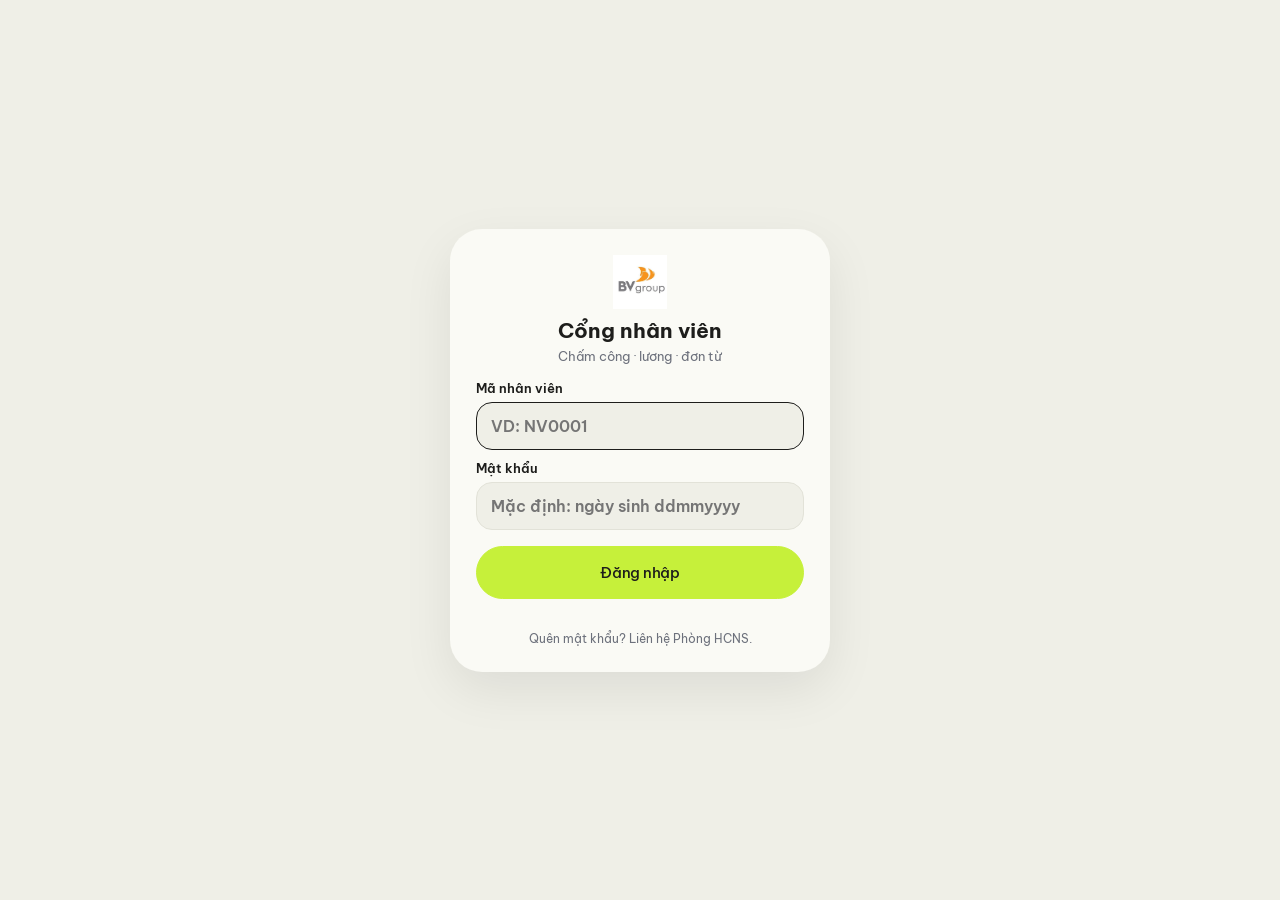
==== nhan-vien.html @ 21daa69b "BV Group HRM – giao diện web (GitHub Pages) Co-Authored-By: Claude Opus 5.5 <noreply@anthropic.com>" ====
<!doctype html>
<html lang="vi">
<head>
<meta charset="utf-8">
<meta name="viewport" content="width=device-width, initial-scale=1, viewport-fit=cover">
<meta name="theme-color" content="#EFEFE7">
<meta name="apple-mobile-web-app-capable" content="yes">
<title>BV Group – Cổng nhân viên</title>
<script>
  try { const t = localStorage.getItem('hrm-theme'); if (t) document.documentElement.dataset.theme = t; } catch (e) { }
  window.PORTAL = true;
</script>
<link rel="preconnect" href="https://fonts.googleapis.com">
<link href="https://fonts.googleapis.com/css2?family=Be+Vietnam+Pro:wght@300;400;500;600;700&display=swap" rel="stylesheet">
<link rel="stylesheet" href="assets/style.css?v=f0885394">
<link rel="preload" as="script" href="assets/data.js?v=ab518825">
<link rel="preload" as="script" href="assets/app.js?v=41400722">
<link rel="preload" as="script" href="assets/portal.js?v=ca44e089">
<style>
  /* Web App nhân viên – nền kem ấm, thẻ bo lớn, điểm nhấn xanh chanh, chữ số mảnh */
  :root{
    --m-bg:#EFEFE7; --m-card:#FAFAF5; --m-ink:#1D1D1B; --m-muted:#83837A; --m-line:#E2E2D8; --m-soft:#E6E6DC; --m-olive:#DCDCC9;
    --m-lime:#C6F03A; --m-blue:#93D2F2; --m-purple:#C3A8F6; --m-lilac:#A98BEF; --m-pink:#F3B6E2; --m-orange:#F39A6A; --m-red:#EE8E8E; --m-grey:#9A9D8E;
  }
  @media (prefers-color-scheme:dark){:root:not([data-theme="light"]){--m-bg:#121310;--m-card:#1B1C18;--m-ink:#EDEDE6;--m-muted:#9C9C92;--m-line:#2C2D27;--m-soft:#26271F;--m-olive:#34352B;--m-grey:#6E7064}}
  :root[data-theme="dark"]{--m-bg:#121310;--m-card:#1B1C18;--m-ink:#EDEDE6;--m-muted:#9C9C92;--m-line:#2C2D27;--m-soft:#26271F;--m-olive:#34352B;--m-grey:#6E7064}
  body.portal{background:var(--m-bg);color:var(--m-ink)}
  .m-wrap{max-width:460px;margin:0 auto;min-height:100vh;position:relative}
  .m-main{padding:calc(14px + env(safe-area-inset-top,0px)) max(18px,env(safe-area-inset-right,0px)) 120px max(18px,env(safe-area-inset-left,0px))}
  .m-head{display:flex;align-items:center;gap:10px;margin:6px 0 18px}
  .m-head h1{font-size:23px;font-weight:500;letter-spacing:.02em;margin:0}
  .grow{flex:1}
  .m-ic{width:50px;height:50px;border-radius:50%;border:1px solid var(--m-line);background:var(--m-card);display:grid;place-items:center;cursor:pointer;color:var(--m-ink);position:relative;flex-shrink:0;font-size:18px}
  .m-ic svg{width:21px;height:21px}.m-ic.sm{width:38px;height:38px}.m-ic.sm svg{width:17px;height:17px}
  .m-ic.ok{background:var(--m-lime);border-color:var(--m-lime);color:#1D1D1B}.m-ic.bad{color:#c0392b}
  .m-dot{position:absolute;top:11px;right:12px;width:8px;height:8px;border-radius:50%;background:var(--m-orange)}
  .m-av{border:0;background:none;padding:0;cursor:pointer;border-radius:50%}.m-av .avatar{border:2px solid var(--m-card)}
  .m-big{font-size:30px;font-weight:300;line-height:1.25;margin:4px 4px 18px;letter-spacing:-.01em}
  .m-card{background:var(--m-card);border-radius:30px;padding:20px;margin-bottom:14px;box-shadow:0 1px 0 rgba(0,0,0,.02)}
  .m-center{text-align:center;display:flex;flex-direction:column;align-items:center;gap:10px}
  .m-row{display:flex;align-items:center;gap:8px}
  .m-label{font-size:12.5px;letter-spacing:.06em;color:var(--m-ink);font-weight:500}
  .m-muted{color:var(--m-muted);font-size:13px;line-height:1.45}
  .m-num{font-size:34px;font-weight:300;letter-spacing:-.02em;font-variant-numeric:tabular-nums}
  .m-hero{font-size:64px;font-weight:300;letter-spacing:-.04em;line-height:1;margin:10px 0 6px;font-variant-numeric:tabular-nums}
  .m-hero small{font-size:18px;margin-left:4px;letter-spacing:0}
  .m-hero.lilac{color:var(--m-lilac)}
  .m-pill{display:inline-flex;align-items:center;padding:5px 12px;border-radius:999px;background:var(--m-soft);font-size:12.5px;white-space:nowrap}
  .m-pill.ok{background:var(--m-lime);color:#1D1D1B}.m-pill.warn{background:#FCE1CF;color:#8A3B12}.m-pill.bad{background:#F8D3D3;color:#8E1E1E}
  .m-btn{display:inline-flex;align-items:center;justify-content:center;gap:8px;border:1px solid var(--m-line);background:var(--m-card);color:var(--m-ink);border-radius:999px;padding:13px 22px;font-weight:500;cursor:pointer;font-size:14.5px}
  .m-btn svg{width:18px;height:18px}.m-btn.lime{background:var(--m-lime);border-color:var(--m-lime);color:#1D1D1B}.m-btn.big{width:100%;padding:16px;margin-top:8px}.m-btn.ghost{background:none}
  .m-link{background:none;border:0;color:var(--m-ink);text-decoration:underline;text-underline-offset:3px;cursor:pointer;font-size:13.5px;padding:8px 0;font-weight:500}
  .m-pills{display:flex;gap:8px;overflow-x:auto;margin:0 0 14px;padding-bottom:2px}
  .m-pills button{border:1px solid var(--m-line);background:var(--m-card);color:var(--m-ink);border-radius:999px;padding:12px 18px;white-space:nowrap;cursor:pointer;font-size:14px}
  .m-pills button.on{background:var(--m-olive);border-color:var(--m-olive)}
  .m-chips{display:flex;flex-wrap:wrap;gap:8px;margin:12px 0}
  .m-chips button{border:1px solid var(--m-line);background:var(--m-bg);color:var(--m-ink);border-radius:999px;padding:9px 14px;cursor:pointer;font-size:13.5px}
  .m-chips button.on{background:var(--m-lime);border-color:var(--m-lime);color:#1D1D1B;font-weight:500}
  .m-fl{display:flex;flex-direction:column;gap:6px;font-size:12.5px;color:var(--m-muted);margin:10px 0;text-align:left;width:100%}
  .m-fl small{font-size:12px}
  .m-in{border:1px solid var(--m-line);background:var(--m-bg);color:var(--m-ink);border-radius:16px;padding:13px 14px;font:inherit;font-size:15px;outline:0;width:100%}
  .m-in:focus{border-color:var(--m-ink)}.m-in.sm{width:auto;padding:9px 14px;border-radius:999px;font-size:14px}
  .m-2{display:grid;grid-template-columns:minmax(0,1fr) minmax(0,1fr);gap:10px}
  .m-2>*{min-width:0}
  .m-in{box-sizing:border-box;min-width:0;max-width:100%;font-size:16px}
  .m-in[type=date],.m-in[type=time],.m-in[type=month]{-webkit-appearance:none;appearance:none;display:block;min-height:50px;text-align:left;padding-left:12px;padding-right:12px}
  .m-in::-webkit-date-and-time-value{text-align:left;margin:0}
  html,body.portal{overflow-x:hidden;-webkit-text-size-adjust:100%}
  .m-bars{display:grid;gap:10px;margin:6px 0 8px}
  .m-bar{background:var(--m-soft);border-radius:999px;height:46px;position:relative}
  .m-bar-fill{height:100%;border-radius:999px;display:flex;align-items:center;justify-content:space-between;padding:0 6px 0 18px;font-size:13.5px;background:repeating-linear-gradient(135deg,var(--m-olive) 0 6px,var(--m-soft) 6px 12px)}
  .m-bar:nth-child(2n) .m-bar-fill{background:var(--m-olive)}
  .m-bar-fill span{white-space:nowrap;overflow:hidden;text-overflow:ellipsis;margin-right:8px}
  .m-chip{font-style:normal;padding:5px 11px;border-radius:999px;font-size:12.5px;font-weight:500;color:#1D1D1B;white-space:nowrap}
  .m-chip.lime{background:var(--m-lime)}.m-chip.blue{background:var(--m-blue)}.m-chip.purple{background:var(--m-purple)}.m-chip.pink{background:var(--m-pink)}
  .m-waffle{display:grid;grid-template-columns:repeat(7,1fr);gap:5px}
  .m-waffle span{aspect-ratio:1;border-radius:9px;display:grid;place-items:center;font-size:11px;color:rgba(0,0,0,.55)}
  .m-waffle .w-h{aspect-ratio:auto;font-size:10.5px;color:var(--m-muted);padding-bottom:2px}
  .w.x{background:var(--m-grey)}.w.m{background:var(--m-orange)}.w.o{background:var(--m-lime)}.w.p{background:var(--m-purple)}.w.k{background:var(--m-red)}.w.cn{background:var(--m-soft);color:var(--m-muted)}.w.f{background:var(--m-bg);color:var(--m-muted);border:1px dashed var(--m-line)}
  .m-legend{display:flex;flex-wrap:wrap;gap:6px 14px;margin-top:12px;font-size:12px;color:var(--m-muted)}
  .m-legend span::before{content:"";display:inline-block;width:8px;height:8px;border-radius:50%;margin-right:6px;vertical-align:1px}
  .m-legend .x::before{background:var(--m-grey)}.m-legend .m::before{background:var(--m-orange)}.m-legend .o::before{background:var(--m-lime)}.m-legend .p::before{background:var(--m-purple)}.m-legend .k::before{background:var(--m-red)}
  .m-review{display:flex;align-items:stretch;gap:10px;width:100%;background:var(--m-card);border:0;border-radius:26px;padding:10px;margin-bottom:12px;text-align:left;cursor:pointer;color:var(--m-ink)}
  .m-review-tag{display:grid;place-items:center;min-width:74px;color:#5B8C00;font-weight:500;font-size:13.5px}
  .m-review-body{flex:1;background:var(--m-bg);border-radius:20px;padding:12px 16px;display:flex;flex-direction:column;gap:3px}
  .m-review-body small{color:var(--m-muted);font-size:12px}.m-review-body b{font-weight:500;font-size:15px;line-height:1.35}
  .m-li{display:flex;align-items:center;gap:12px;padding:12px 0;border-bottom:1px solid var(--m-line)}
  .m-li:last-of-type{border-bottom:0}
  .m-li .grow{min-width:0;display:flex;flex-direction:column;gap:2px}.m-li b{font-weight:500}.m-li small{color:var(--m-muted);font-size:12.5px}
  .m-li .m-sub{font-weight:400;font-size:13.5px}
  .m-th{width:44px;height:44px;border-radius:14px;object-fit:cover;background:var(--m-soft);display:grid;place-items:center;flex-shrink:0}
  .m-th svg{width:20px;height:20px}
  .m-act{display:flex;gap:6px}
  .m-kv{display:grid;grid-template-columns:auto 1fr;gap:8px 14px;margin:14px 0;font-size:14px}
  .m-kv span{color:var(--m-muted)}.m-kv b{text-align:right;font-weight:500}
  .m-tiles{display:grid;grid-template-columns:1fr 1fr;gap:12px}
  .m-tiles button{background:var(--m-card);border:0;border-radius:26px;padding:18px;display:flex;flex-direction:column;align-items:flex-start;gap:28px;cursor:pointer;color:var(--m-ink);position:relative;text-align:left}
  .m-tiles b{font-weight:500;font-size:15px}
  .m-badge{position:absolute;top:8px;right:8px;background:var(--m-orange);color:#fff;font-style:normal;font-size:10.5px;min-width:18px;height:18px;border-radius:9px;display:grid;place-items:center;padding:0 4px}
  .m-clock{font-size:72px;font-weight:300;letter-spacing:-.04em;line-height:1;font-variant-numeric:tabular-nums}
  .m-cam{width:220px;height:220px;border-radius:50%;overflow:hidden;background:var(--m-soft);position:relative;border:6px solid var(--m-lime);display:grid;place-items:center}
  .m-cam video,.m-cam img{width:100%;height:100%;object-fit:cover;transform:scaleX(-1)}.m-cam img{transform:none}
  .m-cam-msg{position:absolute;inset:0;display:grid;place-items:center;padding:24px;font-size:12.5px;color:var(--m-muted);text-align:center}
  .m-loc{display:flex;align-items:center;gap:8px;background:var(--m-soft);border-radius:999px;padding:10px 16px;font-size:13.5px;max-width:100%}
  .m-loc svg{width:18px;height:18px;flex-shrink:0}.m-loc.ok{background:var(--m-lime);color:#1D1D1B}.m-loc.bad{background:#FCE1CF;color:#8A3B12}
  .m-nav{position:fixed;left:50%;transform:translateX(-50%);bottom:calc(14px + env(safe-area-inset-bottom,0px));width:min(430px,calc(100% - 28px));background:var(--m-card);border-radius:999px;padding:8px;display:flex;justify-content:space-between;align-items:center;box-shadow:0 10px 30px rgba(30,30,20,.12);z-index:30}
  .m-nav button{width:56px;height:56px;border-radius:50%;border:0;background:none;display:grid;place-items:center;cursor:pointer;color:var(--m-ink);position:relative;transition:.15s}
  .m-nav button svg{width:23px;height:23px}
  .m-nav button.on{background:var(--m-lime);width:66px;height:66px;color:#1D1D1B}
  .m-nav .m-badge{top:4px;right:4px}
  .m-login{min-height:100vh;display:grid;place-items:center;padding:20px;background:var(--m-bg)}
  .m-login-box{width:400px;max-width:100%;background:var(--m-card);border-radius:32px;padding:28px}
  .m-logo{display:flex;justify-content:center;margin-bottom:10px}
  .m-login .m-big{text-align:center;margin:6px 0}.m-login .m-muted{text-align:center;margin:0 0 10px}
  .p-slip{padding:10px}.p-slip td{white-space:normal}.p-slip td:last-child{white-space:nowrap}
  .portal .avatar{background:var(--m-olive);color:var(--m-ink)}
  .portal .toast{bottom:110px}
  @media (prefers-reduced-motion:reduce){.m-nav button{transition:none}}
  @media print{.m-nav,.m-head{display:none!important}}
</style>
</head>
<body class="portal">
<div id="pApp"></div>
<!-- phần tử dùng chung với phần mềm HR (ẩn) -->
<div hidden>
  <aside id="sidebar"><a id="brand"></a><nav id="nav"></nav><span id="annIcon"></span></aside>
  <button id="menuBtn"></button><h1 id="pageTitle"></h1><select id="companySel"></select><span id="searchIcon"></span><input id="globalSearch">
  <button id="themeBtn"></button><span id="bellIcon"></span><span id="bellCount"></span><main id="main"></main><div class="me"></div>
</div>
<div class="modal-bg" id="modalBg"><div class="modal" id="modal"></div></div>
<div class="toast" id="toast"></div>
<script>window.__MODE='nv';window.__API_URL='https://script.google.com/macros/s/AKfycbwZyaSEzBBiBcD-ndOAJ8gt_7UvM5IT6PutBLGv_b39q28bBOaXp9-qjU5KwOWVDngW/exec';window.__LOGO='assets/logo-bvgroup.jpg';window.__SCRIPTS=["assets/data.js?v=ab518825","assets/app.js?v=41400722","assets/portal.js?v=ca44e089"];</script>
<script src="assets/bridge.js?v=2eeb78df"></script>
</body>
</html>
---- assets/style.css ----
:root{
  --primary:#f39321;
  --primary-soft:color-mix(in srgb,var(--primary) 11%,var(--card));
  --primary-line:color-mix(in srgb,var(--primary) 30%,var(--card));
  --brand-gray:#6d6e71;
  --page:#eceef2; --bg:#fbfbfc; --side:#f5f6f8; --card:#fff; --sub:#f7f8fa; --hover:#f2f3f6;
  --line:#e8eaef; --line-2:#f0f1f4; --text:#1f2229; --muted:#6d717c; --faint:#a3a8b3;
  --green:#1f9d6b; --orange:#d99100; --red:#e5484d; --blue:#3a8fe0; --teal:#3fb39a; --purple:#7c5cf0;
  --green-soft:color-mix(in srgb,var(--green) 10%,var(--card)); --orange-soft:color-mix(in srgb,var(--orange) 12%,var(--card));
  --red-soft:color-mix(in srgb,var(--red) 10%,var(--card)); --blue-soft:color-mix(in srgb,var(--blue) 11%,var(--card));
  --purple-soft:color-mix(in srgb,var(--purple) 11%,var(--card));
  --radius:14px; --shadow:0 1px 2px rgba(20,25,40,.04); --overlay:rgba(15,18,30,.45);
  color-scheme:light;
}
@media (prefers-color-scheme:dark){:root:not([data-theme="light"]){
  --page:#0b0c10; --bg:#111318; --side:#0d0f13; --card:#181b21; --sub:#1e2129; --hover:#22262e;
  --line:#2a2e37; --line-2:#23262e; --text:#eceef2; --muted:#9da2ad; --faint:#6b707b; --brand-gray:#b9bbc0;
  --shadow:0 1px 2px rgba(0,0,0,.3); --overlay:rgba(0,0,0,.6); color-scheme:dark;
}}
:root[data-theme="dark"]{
  --page:#0b0c10; --bg:#111318; --side:#0d0f13; --card:#181b21; --sub:#1e2129; --hover:#22262e;
  --line:#2a2e37; --line-2:#23262e; --text:#eceef2; --muted:#9da2ad; --faint:#6b707b; --brand-gray:#b9bbc0;
  --shadow:0 1px 2px rgba(0,0,0,.3); --overlay:rgba(0,0,0,.6); color-scheme:dark;
}
*{box-sizing:border-box}
html,body{margin:0;height:100%}
body{font-family:"Be Vietnam Pro",system-ui,sans-serif;font-size:14px;color:var(--text);background:var(--page)}
a{color:inherit;text-decoration:none}
button,input,select,textarea{font:inherit;color:inherit}
svg.i{width:20px;height:20px;flex-shrink:0;fill:none;stroke:currentColor;stroke-width:1.7;stroke-linecap:round;stroke-linejoin:round}
.app{display:flex;min-height:100vh}

/* Sidebar */
.sidebar{width:260px;flex-shrink:0;background:var(--side);border-right:1px solid var(--line);display:flex;flex-direction:column;padding:18px 16px;position:sticky;top:0;height:100vh;overflow-y:auto}
.brand{display:flex;align-items:center;gap:10px;padding:0 6px 20px;min-height:52px}
.brand .logo-img{max-height:44px;max-width:150px;object-fit:contain}
.logo-frame{display:inline-block;position:relative;width:100px;height:68px;overflow:hidden;background:#fff;border-radius:10px;flex-shrink:0}
.logo-frame img{position:absolute;width:112px;left:-6px;top:-14px;max-width:none}
:root[data-theme="dark"] .logo-frame{box-shadow:0 0 0 1px var(--line)}
.brand small{color:var(--muted);font-size:11.5px;display:block;margin-top:2px}
.nav-group{font-size:11.5px;font-weight:500;color:var(--muted);letter-spacing:.04em;text-transform:uppercase;margin:20px 10px 8px}
.nav-item{display:flex;align-items:center;gap:12px;padding:10px 12px;border-radius:10px;color:var(--text);font-weight:500;cursor:pointer;margin-bottom:3px;border:1px solid transparent}
.nav-item:hover{background:var(--hover)}
.nav-item.active{background:var(--card);border-color:var(--line);box-shadow:0 1px 3px rgba(20,25,40,.06);font-weight:600}
.nav-item.active svg{color:var(--primary)}
.nav-item .cnt{margin-left:auto;background:var(--primary);color:#fff;font-size:11px;border-radius:10px;padding:1px 7px;font-weight:600}
.nav-sub{margin:2px 0 6px 21px;border-left:1px solid var(--line);padding-left:10px}
.nav-sub .nav-item{padding:7px 10px;font-size:13.5px;color:var(--muted)}
.nav-sub .nav-item.active{color:var(--text)}
.side-foot{margin-top:auto;padding-top:16px}
.announce{border:1px solid var(--line);background:var(--card);border-radius:12px;padding:14px}
.announce .row{display:flex;gap:10px}
.announce .ic{width:34px;height:34px;border-radius:9px;background:var(--primary);color:#fff;display:grid;place-items:center;flex-shrink:0}
.announce .ic svg{width:18px;height:18px}
.announce b{display:block;font-size:13.5px}.announce small{color:var(--muted);font-size:12.5px;display:block;margin:2px 0 6px}
.link{color:var(--primary);font-weight:600;font-size:12.5px;text-decoration:underline;text-underline-offset:2px}
.ver{display:block;text-align:center;color:var(--faint);margin-top:10px;font-size:11px}

/* Topbar */
.main-wrap{flex:1;min-width:0;display:flex;flex-direction:column;background:var(--bg)}
.topbar{display:flex;align-items:center;gap:10px;background:var(--bg);border-bottom:1px solid var(--line);padding:14px 28px;position:sticky;top:0;z-index:20}
.topbar h1{font-size:20px;margin:0;font-weight:600;white-space:nowrap}
.search{margin-left:auto;display:flex;align-items:center;gap:8px;border:1px solid var(--line);border-radius:10px;padding:0 12px;width:290px;max-width:36vw;background:var(--card);color:var(--muted)}
.search svg{width:18px;height:18px}
.search input{border:0;outline:0;background:none;padding:9px 0;width:100%;color:var(--text)}
.icon-btn{width:40px;height:40px;border:1px solid var(--line);border-radius:10px;background:var(--card);display:grid;place-items:center;cursor:pointer;position:relative;flex-shrink:0;color:var(--text)}
.icon-btn:hover{background:var(--hover)}
.icon-btn svg{width:19px;height:19px}
.bell .badge{position:absolute;top:-5px;right:-5px;background:var(--red);color:#fff;font-size:10px;border-radius:9px;padding:1px 5px;font-weight:600}
.me{display:flex;align-items:center;gap:9px;border:1px solid var(--line);border-radius:10px;padding:4px 12px 4px 4px;background:var(--card)}
.avatar{width:32px;height:32px;border-radius:50%;background:var(--primary-soft);color:var(--primary);display:grid;place-items:center;font-weight:700;font-size:12px;flex-shrink:0}
.me b{display:block;font-size:13px}.me small{color:var(--muted);font-size:11.5px}
.menu-btn{display:none}

main{padding:26px 28px;flex:1}
.page-head{display:flex;align-items:center;justify-content:space-between;gap:14px;margin-bottom:22px;flex-wrap:wrap}
.page-head h2{margin:0;font-size:26px;font-weight:600;letter-spacing:-.01em}
.page-head p{margin:5px 0 0;color:var(--muted)}
.actions{display:flex;gap:10px;flex-wrap:wrap;align-items:center}

/* company selector + tabs */
.co-sel{font-weight:600;color:var(--primary);border-color:var(--primary-line);background:var(--primary-soft);max-width:240px;margin-left:6px}
.co-chip{font-size:12px;padding:2px 8px;white-space:nowrap}
.tabs{display:flex;gap:4px;background:var(--card);border:1px solid var(--line);border-radius:12px;padding:4px;margin-bottom:18px;overflow-x:auto}
.tab{padding:9px 16px;border-radius:9px;cursor:pointer;font-weight:500;color:var(--muted);white-space:nowrap}
.tab:hover{color:var(--text)}
.tab.active{background:var(--primary);color:#fff}

/* Buttons & inputs */
.btn{display:inline-flex;align-items:center;gap:7px;border:1px solid var(--line);background:var(--card);border-radius:10px;padding:9px 15px;font-weight:500;cursor:pointer;white-space:nowrap}
.btn:hover{background:var(--hover)}
.btn svg{width:17px;height:17px}
.btn.primary{background:var(--primary);color:#fff;border-color:var(--primary);box-shadow:0 4px 12px color-mix(in srgb,var(--primary) 30%,transparent)}
.btn.primary:hover{filter:brightness(1.06)}
.btn.sm{padding:5px 10px;font-size:12.5px;border-radius:8px}
.btn.ok{color:var(--green);border-color:color-mix(in srgb,var(--green) 30%,var(--card));background:var(--green-soft)}
.btn.no{color:var(--red);border-color:color-mix(in srgb,var(--red) 30%,var(--card));background:var(--red-soft)}
.btn[disabled]{opacity:.45;cursor:default}
.icon-sq{width:32px;height:32px;border:1px solid var(--line);border-radius:8px;background:var(--card);display:inline-grid;place-items:center;cursor:pointer;color:var(--muted)}
.icon-sq:hover{color:var(--text);background:var(--hover)}
.icon-sq svg{width:16px;height:16px}
.input,select.input,textarea.input{border:1px solid var(--line);border-radius:10px;padding:9px 12px;background:var(--card);outline:0;min-width:0}
.input:focus{border-color:var(--primary);box-shadow:0 0 0 3px var(--primary-soft)}
input[type=checkbox]{accent-color:var(--primary);width:16px;height:16px}

/* Cards / grid */
.grid{display:grid;gap:18px}
.g4{grid-template-columns:repeat(4,minmax(0,1fr))}
.g3{grid-template-columns:repeat(3,minmax(0,1fr))}
.g2{grid-template-columns:repeat(2,minmax(0,1fr))}
.g-2-1{grid-template-columns:2fr 1fr}
.g-1-2{grid-template-columns:minmax(360px,1fr) 2fr}
.g-perf{grid-template-columns:minmax(0,1fr) minmax(0,1.5fr)}
.mt{margin-top:18px}
.card{background:var(--card);border:1px solid var(--line);border-radius:var(--radius);padding:20px;box-shadow:var(--shadow);min-width:0}
.card-h{display:flex;align-items:center;justify-content:space-between;gap:10px;margin-bottom:16px;flex-wrap:wrap}
.card-h h3{margin:0;font-size:16px;font-weight:600}
.card-h small{color:var(--muted)}
.card-h h3 .hi{display:none}
.card-h .more{color:var(--muted);font-size:18px;line-height:1}
.chart-box{position:relative;height:270px}
.chart-box.sm{height:210px}

.kpi .top{display:flex;align-items:center;justify-content:space-between;font-weight:500}
.kpi .top::after{content:"⋮";color:var(--muted)}
.kpi .ki{display:none}
.kpi .val{font-size:28px;font-weight:600;margin:14px 0 6px;letter-spacing:-.02em}
.kpi .val small{font-size:14px;color:var(--muted);font-weight:500}
.kpi .sub{color:var(--muted);font-size:12.5px}
.kpi.hero{border-color:var(--primary-line);background:linear-gradient(160deg,var(--primary-soft),var(--card) 70%)}
.kpi.hero .val{color:var(--primary)}
.kpi.warn{border-color:color-mix(in srgb,var(--orange) 40%,var(--card))}
.up{color:var(--green);font-weight:600}.down{color:var(--red);font-weight:600}

/* overview blocks */
.stat-row{display:flex;align-items:center;gap:10px;border-radius:10px;padding:12px 14px;margin-top:10px}
.stat-row b{font-size:24px;font-weight:600}
.stat-row .chg{font-size:12.5px;font-weight:600}
.stat-row span:last-child{margin-left:auto;font-size:13px}
.stat-row.green{background:var(--green-soft)}.stat-row.green .chg,.stat-row.green span:last-child{color:var(--green)}
.stat-row.brand{background:var(--primary-soft)}.stat-row.brand .chg,.stat-row.brand span:last-child{color:var(--primary)}
.big{font-size:30px;font-weight:600;letter-spacing:-.02em}
.seg{display:flex;gap:4px;height:8px;margin:16px 0 14px}
.seg i{border-radius:6px;display:block}
.dots{display:flex;gap:16px;flex-wrap:wrap;color:var(--muted);font-size:12.5px}
.dots span{display:inline-flex;align-items:center;gap:6px}
.dots span::before{content:"";width:8px;height:8px;border-radius:50%;background:var(--c)}
.gauge-wrap{display:flex;align-items:center;gap:14px}
.gauge{position:relative;width:140px;height:86px;flex-shrink:0}
.gauge .center{position:absolute;left:0;right:0;bottom:4px;text-align:center}
.gauge .center b{font-size:24px;font-weight:600;display:block;line-height:1}
.gauge .center small{color:var(--muted);font-size:12px}
.glist{flex:1;display:grid;gap:12px}
.glist a{display:flex;align-items:center;gap:8px;font-size:13.5px}
.glist i{width:3px;height:16px;border-radius:2px;background:var(--c)}
.glist b{min-width:22px}
.glist span{margin-left:auto;color:var(--muted);text-align:right;white-space:nowrap}
.perf-head{display:flex;gap:16px;align-items:flex-start;margin-bottom:10px}
.perf-head .big{font-size:38px}
.perf-head p{margin:4px 0 0;color:var(--muted);font-size:13px;line-height:1.5}
.dept-chip{display:inline-block;border:1px solid var(--line);border-radius:8px;padding:4px 10px;font-size:13px;background:var(--card)}

/* tags */
.tag{display:inline-flex;align-items:center;gap:6px;font-size:12.5px;font-weight:500;border-radius:8px;padding:3px 10px;border:1px solid transparent;white-space:nowrap}
.tag::before{content:"";width:6px;height:6px;border-radius:50%;background:currentColor}
.tag.plain::before{display:none}
.t-green{color:var(--green);background:var(--green-soft);border-color:color-mix(in srgb,var(--green) 45%,var(--card))}
.t-orange{color:var(--orange);background:var(--orange-soft);border-color:color-mix(in srgb,var(--orange) 45%,var(--card))}
.t-red{color:var(--red);background:var(--red-soft);border-color:color-mix(in srgb,var(--red) 40%,var(--card))}
.t-blue{color:var(--blue);background:var(--blue-soft);border-color:color-mix(in srgb,var(--blue) 35%,var(--card))}
.t-brand{color:var(--primary);background:var(--primary-soft);border-color:var(--primary-line)}
.t-purple{color:var(--purple);background:var(--purple-soft);border-color:color-mix(in srgb,var(--purple) 35%,var(--card))}
.t-gray{color:var(--muted);background:var(--sub);border-color:var(--line)}

/* table */
.tbl-wrap{overflow-x:auto;border-radius:12px}
.card .tbl-wrap{border:1px solid var(--line)}
table{width:100%;border-collapse:collapse;font-size:13.5px}
th{background:var(--sub);color:var(--muted);font-weight:500;text-align:left;padding:12px 14px;white-space:nowrap;border-bottom:1px solid var(--line);position:sticky;top:0;z-index:1}
td{padding:12px 14px;border-bottom:1px solid var(--line-2);white-space:nowrap}
tr:last-child td{border-bottom:0}
tbody tr:hover{background:var(--hover)}
td.num,th.num{text-align:right;font-variant-numeric:tabular-nums}
tfoot td{font-weight:600;background:var(--sub);border-top:1px solid var(--line)}
.person{display:flex;align-items:center;gap:10px}
.person .avatar{width:30px;height:30px;font-size:11px}
.person small{display:block;color:var(--muted);font-size:12px}
.toolbar{display:flex;gap:10px;flex-wrap:wrap;margin-bottom:14px;align-items:center}
.toolbar .grow{flex:1}
.pager{display:flex;justify-content:space-between;align-items:center;margin-top:12px;color:var(--muted);font-size:13px;gap:10px;flex-wrap:wrap}

/* kanban */
.kanban{display:grid;grid-template-columns:repeat(6,minmax(190px,1fr));gap:12px;overflow-x:auto;padding-bottom:6px}
.col{background:var(--sub);border-radius:12px;padding:10px;min-height:200px}
.col h4{margin:2px 4px 10px;font-size:13px;font-weight:600;display:flex;justify-content:space-between}
.kcard{background:var(--card);border:1px solid var(--line);border-radius:10px;padding:10px;margin-bottom:8px;font-size:13px}
.kcard b{display:block;font-weight:600}.kcard small{color:var(--muted);display:block}
.kcard .row{display:flex;justify-content:space-between;align-items:center;margin-top:8px}

/* attendance grid */
.att td,.att th{padding:6px 4px;text-align:center;font-size:12px}
.att td:first-child,.att th:first-child{text-align:left;padding-left:12px;position:sticky;left:0;background:var(--card);z-index:2}
.att th:first-child{background:var(--sub)}
.att .sun{background:var(--sub);color:var(--faint)}
.d{display:inline-grid;place-items:center;width:22px;height:22px;border-radius:6px;font-weight:700;font-size:11px;font-style:normal}
.d-X{background:var(--green-soft);color:var(--green)}
.d-M{background:var(--orange-soft);color:var(--orange)}
.d-P{background:var(--blue-soft);color:var(--blue)}
.d-K{background:var(--red-soft);color:var(--red)}
.d-O{background:var(--purple-soft);color:var(--purple)}
.legend{display:flex;gap:14px;flex-wrap:wrap;color:var(--muted);font-size:12.5px}

/* list */
.list-item{display:flex;gap:12px;padding:12px 0;border-bottom:1px solid var(--line-2);align-items:center}
.list-item:last-child{border-bottom:0}
.list-item .li-ic{width:36px;height:36px;border-radius:10px;display:grid;place-items:center;flex-shrink:0;color:var(--primary);background:var(--primary-soft)}
.list-item .li-ic svg{width:18px;height:18px}
.list-item .grow{flex:1;min-width:0}
.list-item small{color:var(--muted)}
.unread{background:linear-gradient(90deg,var(--primary-soft),transparent 60%);border-radius:10px;padding-left:8px}
.progress{height:8px;background:var(--line-2);border-radius:6px;overflow:hidden}
.progress>i{display:block;height:100%;border-radius:6px;background:var(--primary)}

/* forms */
.form{display:grid;grid-template-columns:1fr 1fr;gap:14px}
.form label{display:flex;flex-direction:column;gap:6px;font-size:12.5px;font-weight:500;color:var(--muted)}
.form .full{grid-column:1/-1}
.kv{display:grid;grid-template-columns:1fr auto;gap:8px 16px;font-size:13.5px}
.kv span{color:var(--muted)}.kv b{text-align:right;font-variant-numeric:tabular-nums;font-weight:600}
.kv .sep{grid-column:1/-1;border-top:1px dashed var(--line);margin:4px 0}
.kv .total{font-size:17px;color:var(--primary)}
.sub-card{background:var(--sub)!important;box-shadow:none}
.swatches{display:flex;gap:8px;flex-wrap:wrap;align-items:center}
.sw{width:30px;height:30px;border-radius:50%;cursor:pointer;border:3px solid var(--card);box-shadow:0 0 0 1px var(--line);padding:0}
.sw.on{box-shadow:0 0 0 2px var(--text)}
input[type=color]{width:44px;height:34px;padding:2px;border:1px solid var(--line);border-radius:8px;background:var(--card);cursor:pointer}
.logo-preview{display:flex;align-items:center;justify-content:center;height:90px;border:1px dashed var(--line);border-radius:12px;background:var(--sub)}
.logo-preview>img{max-height:64px;max-width:200px}

/* modal / toast */
.modal-bg{position:fixed;inset:0;background:var(--overlay);display:none;align-items:center;justify-content:center;z-index:100;padding:16px}
.modal-bg.show{display:flex}
.modal{background:var(--card);border:1px solid var(--line);border-radius:16px;width:640px;max-width:100%;max-height:90vh;overflow:auto;padding:22px}
.modal h3{margin:0 0 16px;font-weight:600}
.modal-foot{display:flex;justify-content:flex-end;gap:10px;margin-top:18px}
.toast{position:fixed;bottom:22px;right:22px;background:var(--text);color:var(--card);padding:12px 18px;border-radius:10px;opacity:0;transform:translateY(10px);transition:.25s;z-index:200;pointer-events:none}
.toast.show{opacity:1;transform:none}
.muted{color:var(--muted)}
.empty{padding:30px;text-align:center;color:var(--muted)}
.perm td{text-align:center}.perm td:first-child{text-align:left}

@media (max-width:1200px){.g4{grid-template-columns:repeat(2,minmax(0,1fr))}.g-2-1,.g-1-2,.g3,.g-perf{grid-template-columns:1fr}}
@media (max-width:860px){
  .sidebar{position:fixed;top:0;left:-270px;z-index:50;transition:.2s;box-shadow:0 0 40px rgba(0,0,0,.2)}
  .sidebar.open{left:0}
  .menu-btn{display:grid}
  .me-txt,.search{display:none}
  .topbar h1{display:none}
  .co-sel{max-width:150px;margin-left:0}
  .me{padding:4px;border:0;background:none}
  main{padding:16px}
  .g2,.g4{grid-template-columns:1fr}
  .form{grid-template-columns:1fr}
  .topbar{padding:10px 16px}
  .topbar .theme-btn{margin-left:auto}
  .gauge-wrap{flex-direction:column;align-items:stretch}
  .gauge{margin:0 auto}
}

/* v3: form rows, tờ trình, bảng nhóm */
.modal.wide{width:960px}
.form-sec{font-size:13px;font-weight:600;color:var(--primary);text-transform:uppercase;letter-spacing:.04em;border-bottom:1px solid var(--line);padding:8px 0 6px;margin-top:6px}
.row-ed,.row-head{display:grid;gap:8px;align-items:center;margin-bottom:8px}
.row-head{font-size:12px;color:var(--muted);font-weight:500;margin-bottom:6px}
.row-ed.al,.row-head.al{grid-template-columns:2fr 1.2fr 1fr 1.2fr 32px}
.row-ed.dp,.row-head.dp{grid-template-columns:2fr 1.4fr 1fr 1.1fr 1fr 32px}
.row-ed.tt,.row-head.tt{grid-template-columns:2.4fr 1.6fr 1.1fr 32px}
.row-ed.br,.row-head.br{grid-template-columns:40px 2fr 1fr 32px}
.row-ed .input{width:100%}
.num-in{width:150px;text-align:right;padding:6px 10px}
td .num-in{display:inline-block}
.doc{font-size:14px;line-height:1.6}
.doc-top{display:flex;justify-content:space-between;gap:16px;font-size:13px}
.doc-sign{display:grid;grid-template-columns:repeat(3,1fr);text-align:center;margin-top:24px;gap:12px;min-height:110px}
.doc .tbl-wrap{margin:10px 0}
table.grp .grp-h td{background:var(--primary-soft);cursor:pointer;border-top:1px solid var(--primary-line)}
table.grp .grp-sub td{background:var(--sub);font-weight:600}
@media (max-width:860px){.row-ed.al,.row-ed.dp,.row-ed.tt,.row-head{grid-template-columns:1fr 1fr}.row-head{display:none}.doc-top{flex-direction:column}}
@media print{.sidebar,.topbar,main,.modal-foot{display:none!important}.modal-bg{position:static;background:none;padding:0;display:block}.modal{border:0;max-height:none;width:auto}}

/* v4: báo cáo */
.note-warn{border:1px solid color-mix(in srgb,var(--orange) 40%,var(--card));background:var(--orange-soft);border-radius:12px;padding:12px 16px;margin-top:18px;font-size:13px;line-height:1.55}
th.grp-th{text-align:center;border-left:1px solid var(--line);color:var(--text)}
.kk-head{display:grid;gap:6px;margin-top:16px;font-size:13.5px}
table.kk td{vertical-align:top}
table.kk tr.kk-b td{font-weight:600}

/* v6: KPI */
.row-ed.kg,.row-head.kg{grid-template-columns:40px 1.4fr 1fr 1.2fr}
.row-ed.st,.row-head.st{grid-template-columns:1fr 1.4fr 32px}

/* v8 */
.dm-tabs{flex-wrap:wrap}
.dm-tabs .tab{padding:9px 14px}
.cnt-in{display:inline-block;background:var(--red);color:#fff;font-size:11px;border-radius:9px;padding:0 6px;margin-left:4px}
.tab.active .cnt-in{background:#fff;color:var(--primary)}

/* v9: ảnh, lịch, chấm công */
.av-img{object-fit:cover;padding:0;background:var(--sub)}
.d-L{background:var(--red-soft);color:var(--red)}
.att th.hol-h{background:var(--red-soft);color:var(--red)}
.cal{display:grid;grid-template-columns:repeat(auto-fill,minmax(210px,1fr));gap:18px}
.cal-m b{display:block;margin-bottom:6px;font-size:13.5px}
.cal-g{display:grid;grid-template-columns:repeat(7,1fr);gap:2px;text-align:center;font-size:12px}
.cal-h{color:var(--muted);font-size:10.5px;padding:2px 0}
.cal-d{display:grid;place-items:center;height:26px;border-radius:7px;cursor:pointer}
.cal-d:hover{background:var(--hover)}
.cal-d.sun{color:var(--red)}
.cal-d.hol{background:var(--red);color:#fff;font-weight:600}
.cal-d.hol.draft{background:var(--red-soft);color:var(--red);border:1.5px dashed var(--red)}
.cal-d.today{outline:2px solid var(--primary);outline-offset:-2px}
.legend .cal-d{width:22px;height:22px;font-style:normal;font-size:11px}

/* v11: xếp loại trong bảng công */
.kg-sel{padding:3px 6px;font-size:12px;width:60px;border-radius:7px}
.kg-sel.unset{border-color:var(--orange);background:var(--orange-soft)}

/* v12 */
.info-dot{display:inline-grid;place-items:center;width:17px;height:17px;border-radius:50%;border:1px solid var(--line);font-size:11px;color:var(--muted);cursor:help;font-weight:600;vertical-align:2px}
.ck-ph{width:44px;height:44px;border-radius:10px;object-fit:cover;background:var(--sub)}
.nav-group{margin-top:14px}

/* v13 – trang chi tiết nhân sự */
.ed-head{display:flex;gap:16px;align-items:center;margin-bottom:18px;flex-wrap:wrap}
.ed-head h2{margin:0 0 2px;font-size:22px}
.ed-head p{margin:0 0 6px}
.ed-head .grow{flex:1;min-width:200px}
.ed-head .actions{display:flex;gap:8px;flex-wrap:wrap}
.ed-kv{row-gap:10px}
tr[title="Xem hồ sơ chi tiết"]:hover td{background:var(--primary-soft)}
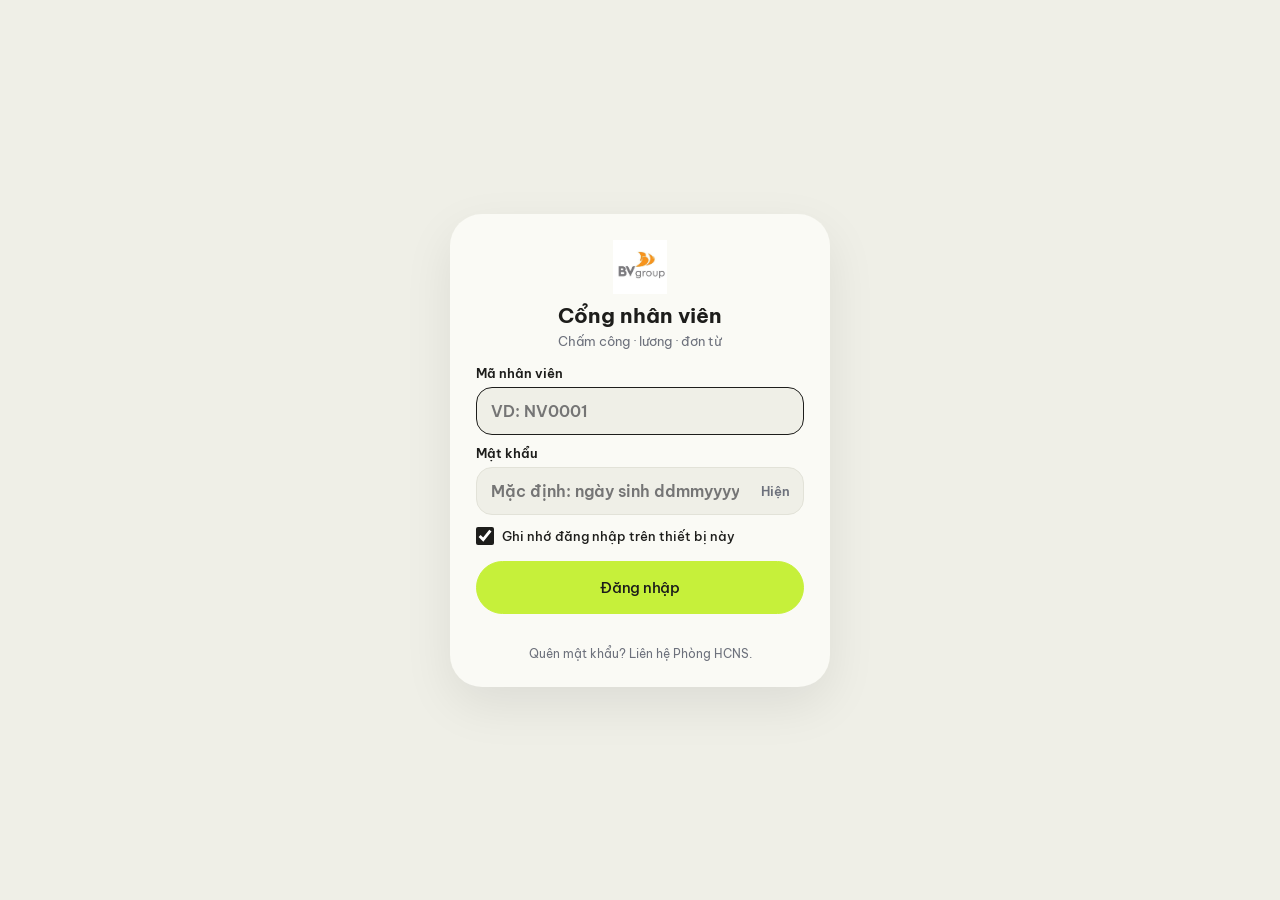
==== commit 0f797a7e: "Cập nhật giao diện" ====
--- a/nhan-vien.html
+++ b/nhan-vien.html
@@ -15,7 +15,7 @@
 <link rel="stylesheet" href="assets/style.css?v=f0885394">
 <link rel="preload" as="script" href="assets/data.js?v=ab518825">
 <link rel="preload" as="script" href="assets/app.js?v=41400722">
-<link rel="preload" as="script" href="assets/portal.js?v=ca44e089">
+<link rel="preload" as="script" href="assets/portal.js?v=0509da41">
 <style>
   /* Web App nhân viên – nền kem ấm, thẻ bo lớn, điểm nhấn xanh chanh, chữ số mảnh */
   :root{
@@ -53,6 +53,16 @@
   .m-pills{display:flex;gap:8px;overflow-x:auto;margin:0 0 14px;padding-bottom:2px}
   .m-pills button{border:1px solid var(--m-line);background:var(--m-card);color:var(--m-ink);border-radius:999px;padding:12px 18px;white-space:nowrap;cursor:pointer;font-size:14px}
   .m-pills button.on{background:var(--m-olive);border-color:var(--m-olive)}
+  .m-ico-tabs{display:grid;grid-template-columns:repeat(4,minmax(0,1fr));gap:12px 6px;margin:4px 0 18px}
+  .m-ico-tabs.rt{grid-template-columns:repeat(3,minmax(0,1fr));margin:12px 0 6px}
+  .m-ico-tabs button{border:0;background:none;display:flex;flex-direction:column;align-items:center;gap:7px;cursor:pointer;color:var(--m-ink);padding:0;font:inherit;min-width:0}
+  .m-ico-tabs .ic{width:56px;height:56px;border-radius:50%;background:var(--m-card);border:1px solid var(--m-line);display:grid;place-items:center;position:relative;transition:background .15s}
+  .m-ico-tabs.rt .ic{background:var(--m-bg)}
+  .m-ico-tabs .ic svg{width:22px;height:22px}
+  .m-ico-tabs .ic .m-badge{top:-2px;right:-2px}
+  .m-ico-tabs small{font-size:12px;line-height:1.25;text-align:center;color:var(--m-muted);max-width:100%;overflow-wrap:anywhere}
+  .m-ico-tabs button.on .ic{background:var(--m-lime);border-color:var(--m-lime);color:#1D1D1B}
+  .m-ico-tabs button.on small{color:var(--m-ink);font-weight:600}
   .m-chips{display:flex;flex-wrap:wrap;gap:8px;margin:12px 0}
   .m-chips button{border:1px solid var(--m-line);background:var(--m-bg);color:var(--m-ink);border-radius:999px;padding:9px 14px;cursor:pointer;font-size:13.5px}
   .m-chips button.on{background:var(--m-lime);border-color:var(--m-lime);color:#1D1D1B;font-weight:500}
@@ -129,7 +139,7 @@
 </div>
 <div class="modal-bg" id="modalBg"><div class="modal" id="modal"></div></div>
 <div class="toast" id="toast"></div>
-<script>window.__MODE='nv';window.__API_URL='https://script.google.com/macros/s/AKfycbwZyaSEzBBiBcD-ndOAJ8gt_7UvM5IT6PutBLGv_b39q28bBOaXp9-qjU5KwOWVDngW/exec';window.__LOGO='assets/logo-bvgroup.jpg';window.__SCRIPTS=["assets/data.js?v=ab518825","assets/app.js?v=41400722","assets/portal.js?v=ca44e089"];</script>
-<script src="assets/bridge.js?v=2eeb78df"></script>
+<script>window.__MODE='nv';window.__API_URL='https://script.google.com/macros/s/AKfycbwZyaSEzBBiBcD-ndOAJ8gt_7UvM5IT6PutBLGv_b39q28bBOaXp9-qjU5KwOWVDngW/exec';window.__LOGO='assets/logo-bvgroup.jpg';window.__SCRIPTS=["assets/data.js?v=ab518825","assets/app.js?v=41400722","assets/portal.js?v=0509da41"];</script>
+<script src="assets/bridge.js?v=aef4449a"></script>
 </body>
 </html>
